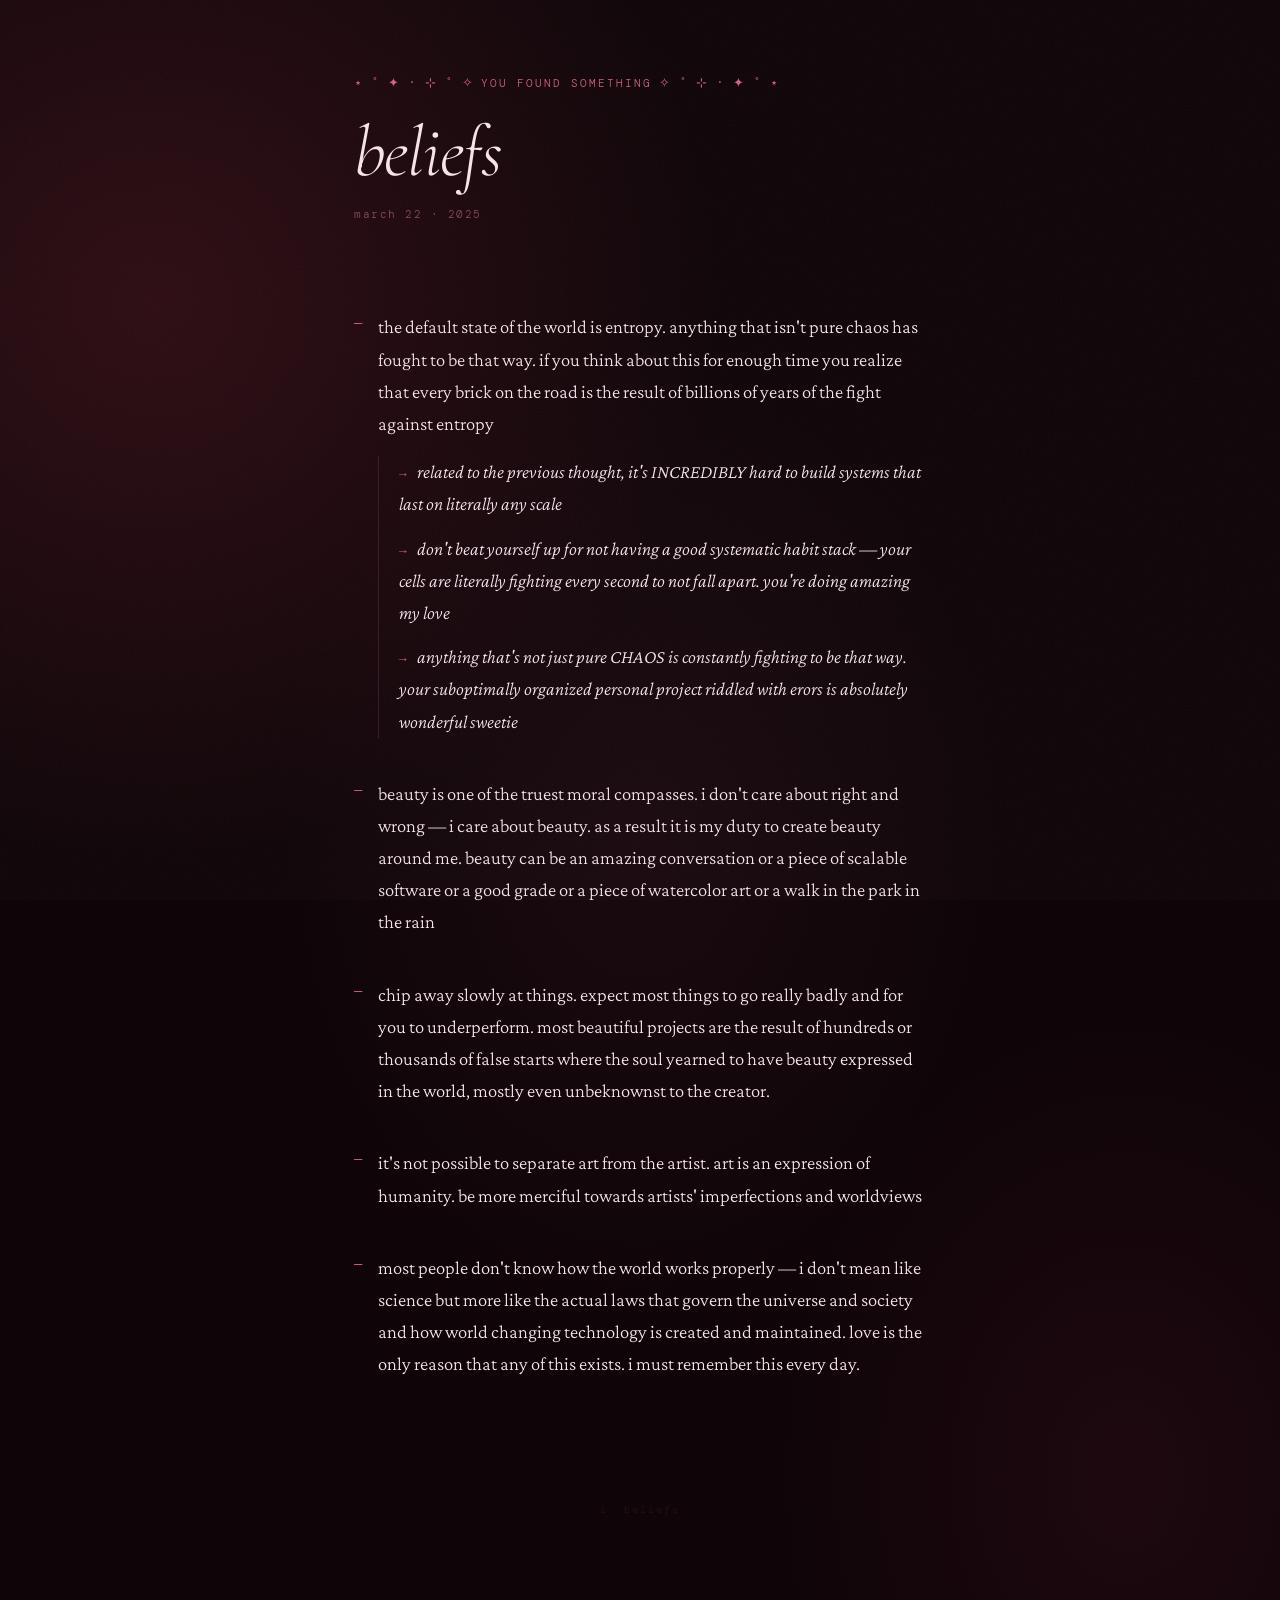
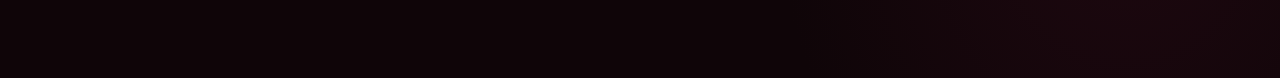
==== easter/beliefs.html @ b64373a6 "Add easter egg pages with hidden sparkle navigation Two hidden pages (beliefs + art that dominates m" ====
<!DOCTYPE html>
<html lang="en">
<head>
  <meta charset="UTF-8">
  <meta name="viewport" content="width=device-width, initial-scale=1.0">
  <title>beliefs</title>
  <link rel="preconnect" href="https://fonts.googleapis.com">
  <link rel="preconnect" href="https://fonts.gstatic.com" crossorigin>
  <link href="https://fonts.googleapis.com/css2?family=Cormorant+Garamond:ital,wght@0,300;0,400;1,300;1,400&family=DM+Mono:wght@300;400&family=Crimson+Pro:ital,wght@0,300;0,400;1,300;1,400&display=swap" rel="stylesheet">
  <style>
    :root {
      --bg:      #0f0508;
      --text:    #f7e5ec;
      --accent:  #d4607e;
      --accent-b:#f08eb8;
      --label:   #8a4a5e;
      --faint:   #2a0e18;
      --border:  #3d1825;
    }

    *, *::before, *::after { box-sizing: border-box; margin: 0; padding: 0; }
    html { font-size: 18px; }

    body {
      background: var(--bg);
      background-image:
        radial-gradient(ellipse 80% 60% at 12% 18%, #2e0d14 0%, transparent 55%),
        radial-gradient(ellipse 55% 55% at 88% 88%, #1e0810 0%, transparent 50%),
        radial-gradient(ellipse 40% 40% at 50% 50%, #1a0a10 0%, transparent 70%);
      color: var(--text);
      font-family: 'Crimson Pro', Georgia, serif;
      font-weight: 300;
      line-height: 1.72;
      min-height: 100vh;
    }

    body::after {
      content: '';
      position: fixed;
      inset: 0;
      background-image: url("data:image/svg+xml,%3Csvg xmlns='http://www.w3.org/2000/svg' width='300' height='300'%3E%3Cfilter id='n'%3E%3CfeTurbulence type='fractalNoise' baseFrequency='0.75' numOctaves='4' stitchTiles='stitch'/%3E%3C/filter%3E%3Crect width='300' height='300' filter='url(%23n)' opacity='1'/%3E%3C/svg%3E");
      opacity: 0.045;
      pointer-events: none;
      z-index: 1000;
    }

    .page {
      max-width: 660px;
      margin: 0 auto;
      padding: 72px 44px 160px;
    }

    .reveal {
      opacity: 0;
      transform: translateY(14px);
      animation: rise 1.2s cubic-bezier(.16,1,.3,1) forwards;
    }
    .reveal:nth-child(1) { animation-delay: 0.05s; }
    .reveal:nth-child(2) { animation-delay: 0.25s; }
    .reveal:nth-child(3) { animation-delay: 0.55s; }

    @keyframes rise {
      to { opacity: 1; transform: none; }
    }

    /* ── Header ── */
    .found {
      font-family: 'DM Mono', monospace;
      font-size: 0.62rem;
      color: var(--accent);
      margin-bottom: 18px;
      display: flex;
      align-items: baseline;
      flex-wrap: wrap;
      gap: 7px;
    }

    .found-text {
      letter-spacing: 0.18em;
      text-transform: uppercase;
    }

    .stars {
      display: inline-block;
      letter-spacing: 0.04em;
      font-size: 0.72rem;
      animation: stars-shimmer 3s ease-in-out infinite;
    }
    .stars.right { animation-delay: 1.1s; }

    @keyframes stars-shimmer {
      0%, 100% { opacity: 0.55; transform: translateY(0); }
      35%       { opacity: 1;    transform: translateY(-1px); }
      70%       { opacity: 0.7;  transform: translateY(1px); }
    }

    h1 {
      font-family: 'Cormorant Garamond', serif;
      font-size: clamp(2.6rem, 7vw, 4rem);
      font-weight: 300;
      font-style: italic;
      line-height: 1.12;
      letter-spacing: -0.015em;
      color: var(--text);
      margin-bottom: 12px;
    }

    .header-date {
      font-family: 'DM Mono', monospace;
      font-size: 0.6rem;
      letter-spacing: 0.14em;
      color: var(--label);
      margin-bottom: 88px;
    }

    /* ── Beliefs ── */
    .beliefs { list-style: none; display: flex; flex-direction: column; gap: 40px; }

    .belief {
      position: relative;
      padding-left: 24px;
      font-size: 1.04rem;
      color: var(--text);
    }

    .belief::before {
      content: '—';
      position: absolute;
      left: 0;
      top: 1px;
      font-family: 'DM Mono', monospace;
      font-size: 0.75rem;
      color: var(--accent);
    }

    .belief .indent {
      margin-top: 16px;
      padding-left: 20px;
      border-left: 1px solid var(--border);
      display: flex;
      flex-direction: column;
      gap: 12px;
    }

    .belief .indent span {
      font-style: italic;
      font-size: 1.04rem;
      color: var(--text);
    }

    .belief .indent span::before {
      content: '→ ';
      font-family: 'DM Mono', monospace;
      font-size: 0.7rem;
      font-style: normal;
      color: var(--accent);
      margin-right: 2px;
    }

    /* ── Footer ── */
    .footer {
      margin-top: 120px;
      text-align: center;
      font-family: 'DM Mono', monospace;
      font-size: 0.58rem;
      letter-spacing: 0.2em;
      color: var(--faint);
      user-select: none;
    }

    @media (max-width: 580px) {
      .page { padding: 56px 28px 120px; }
    }
  </style>
</head>
<body>
  <div class="page">

    <header class="reveal">
      <p class="found">
        <span class="stars left">⋆ ˚ ✦ · ⊹ ˚ ✧</span>
        <span class="found-text">you found something</span>
        <span class="stars right">✧ ˚ ⊹ · ✦ ˚ ⋆</span>
      </p>
      <h1>beliefs</h1>
      <p class="header-date">march 22 · 2025</p>
    </header>

    <section class="reveal">
      <ul class="beliefs">

        <li class="belief">
          the default state of the world is entropy. anything that isn't pure chaos has fought to be that way. if you think about this for enough time you realize that every brick on the road is the result of billions of years of the fight against entropy
          <div class="indent">
            <span>related to the previous thought, it's INCREDIBLY hard to build systems that last on literally any scale</span>
            <span>don't beat yourself up for not having a good systematic habit stack — your cells are literally fighting every second to not fall apart. you're doing amazing my love</span>
            <span>anything that's not just pure CHAOS is constantly fighting to be that way. your suboptimally organized personal project riddled with erors is absolutely wonderful sweetie</span>
          </div>
        </li>

        <li class="belief">
          beauty is one of the truest moral compasses. i don't care about right and wrong — i care about beauty. as a result it is my duty to create beauty around me. beauty can be an amazing conversation or a piece of scalable software or a good grade or a piece of watercolor art or a walk in the park in the rain
        </li>

        <li class="belief">
          chip away slowly at things. expect most things to go really badly and for you to underperform. most beautiful projects are the result of hundreds or thousands of false starts where the soul yearned to have beauty expressed in the world, mostly even unbeknownst to the creator.
        </li>

        <li class="belief">
          it's not possible to separate art from the artist. art is an expression of humanity. be more merciful towards artists' imperfections and worldviews
        </li>

        <li class="belief">
          most people don't know how the world works properly — i don't mean like science but more like the actual laws that govern the universe and society and how world changing technology is created and maintained. love is the only reason that any of this exists. i must remember this every day.
        </li>

      </ul>
    </section>

    <p class="footer reveal">i. beliefs</p>

  </div>
</body>
</html>
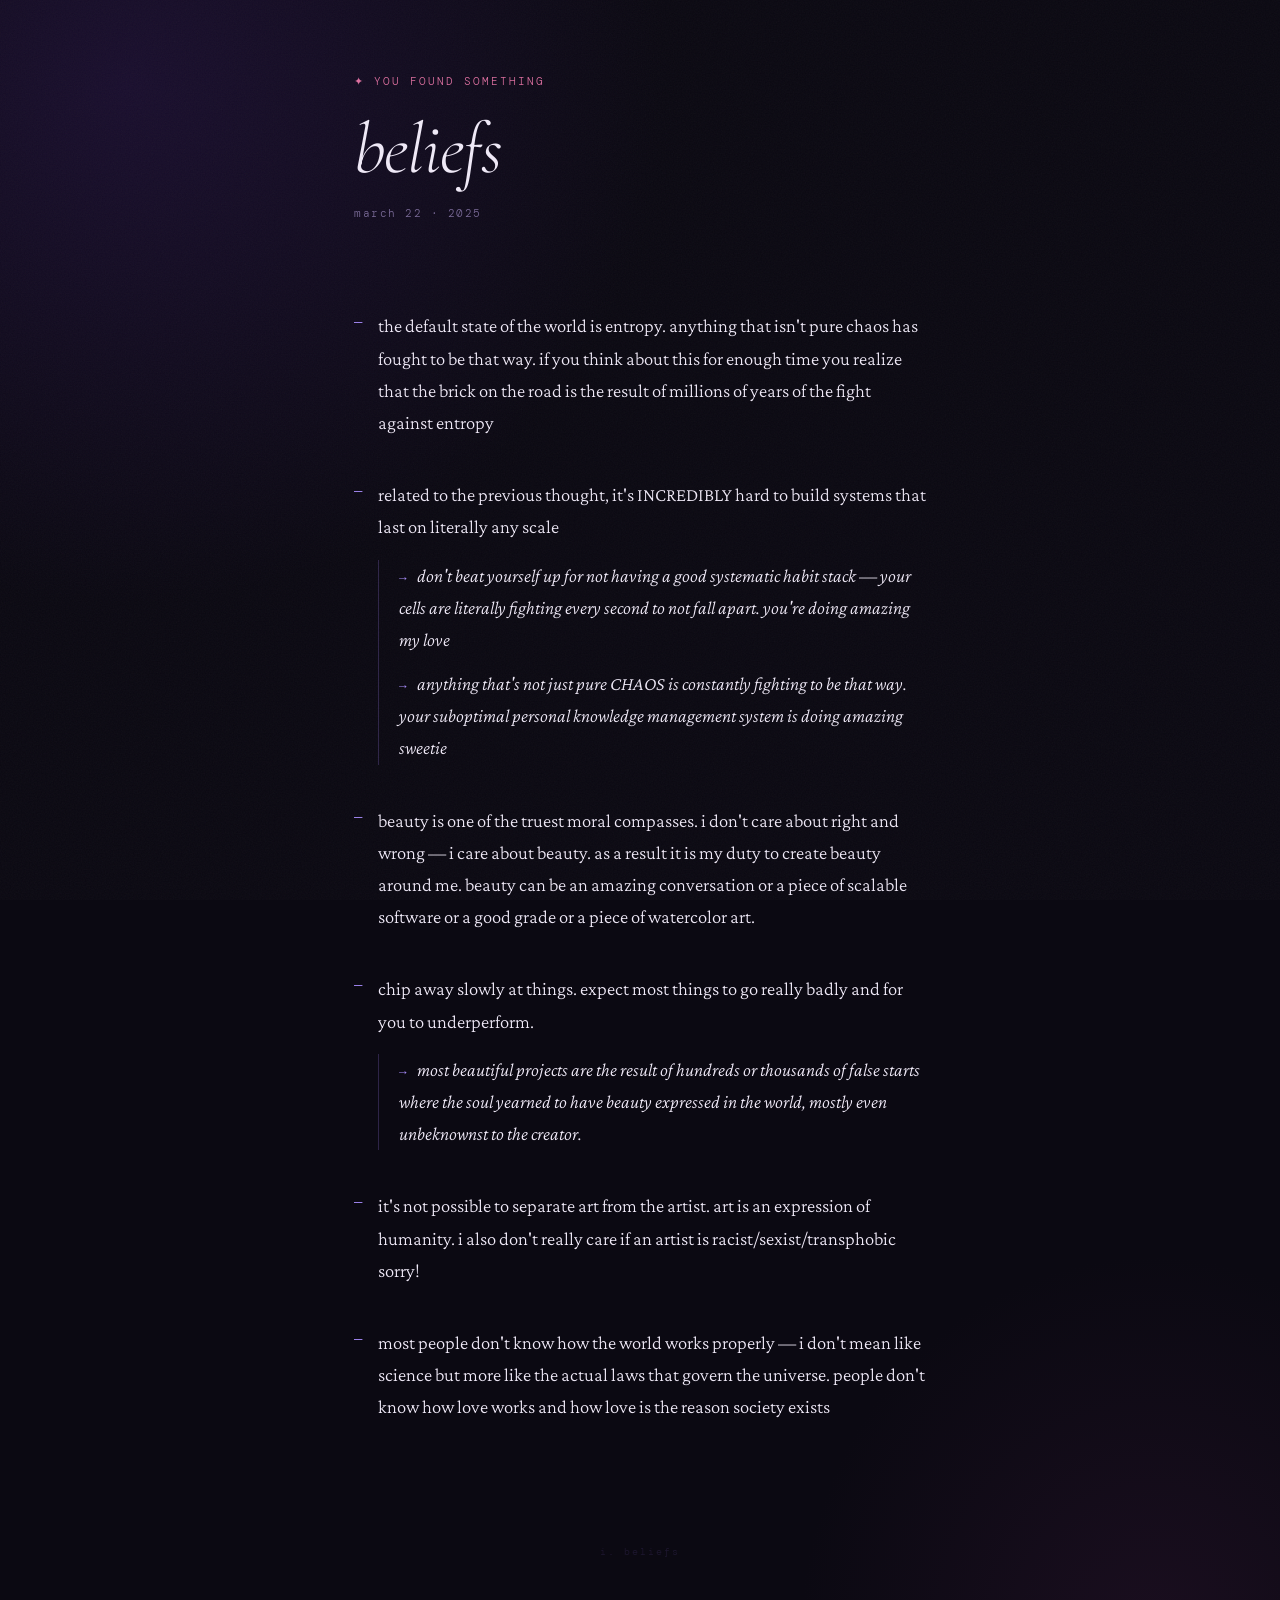
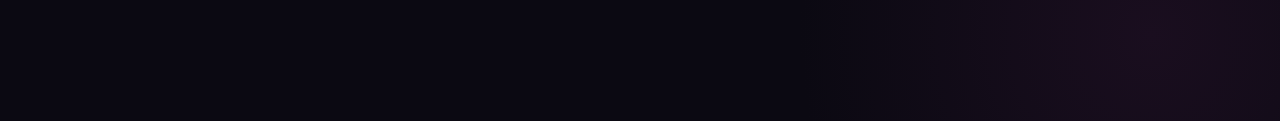
==== commit 62d7c868: "Add Substack link, easter egg pages, and floating sparkles Co-Authored-By: Claude Sonnet 4.6 <norepl" ====
--- a/easter/beliefs.html
+++ b/easter/beliefs.html
@@ -3,30 +3,31 @@
 <head>
   <meta charset="UTF-8">
   <meta name="viewport" content="width=device-width, initial-scale=1.0">
-  <title>beliefs</title>
+  <title>things i believe</title>
   <link rel="preconnect" href="https://fonts.googleapis.com">
   <link rel="preconnect" href="https://fonts.gstatic.com" crossorigin>
-  <link href="https://fonts.googleapis.com/css2?family=Cormorant+Garamond:ital,wght@0,300;0,400;1,300;1,400&family=DM+Mono:wght@300;400&family=Crimson+Pro:ital,wght@0,300;0,400;1,300;1,400&display=swap" rel="stylesheet">
+  <link href="https://fonts.googleapis.com/css2?family=Cormorant+Garamond:ital,wght@0,300;0,400;0,500;1,300;1,400;1,500&family=DM+Mono:ital,wght@0,300;0,400;1,300&family=Crimson+Pro:ital,wght@0,300;0,400;1,300;1,400&display=swap" rel="stylesheet">
   <style>
     :root {
-      --bg:      #0f0508;
-      --text:    #f7e5ec;
-      --accent:  #d4607e;
-      --accent-b:#f08eb8;
-      --label:   #8a4a5e;
-      --faint:   #2a0e18;
-      --border:  #3d1825;
+      --bg:     #0b0912;
+      --text:   #f0eaf8;
+      --label:  #7a6a99;
+      --faint:  #1e1730;
+      --border: #2e2448;
+      --pink:   #de6fa0;
+      --pink-b: #f08ec1;
+      --violet: #a78bfa;
     }
 
     *, *::before, *::after { box-sizing: border-box; margin: 0; padding: 0; }
+
     html { font-size: 18px; }
 
     body {
       background: var(--bg);
       background-image:
-        radial-gradient(ellipse 80% 60% at 12% 18%, #2e0d14 0%, transparent 55%),
-        radial-gradient(ellipse 55% 55% at 88% 88%, #1e0810 0%, transparent 50%),
-        radial-gradient(ellipse 40% 40% at 50% 50%, #1a0a10 0%, transparent 70%);
+        radial-gradient(ellipse 70% 50% at 10% 5%, #1a0f2e 0%, transparent 60%),
+        radial-gradient(ellipse 50% 40% at 90% 95%, #1a0e1f 0%, transparent 55%);
       color: var(--text);
       font-family: 'Crimson Pro', Georgia, serif;
       font-weight: 300;
@@ -39,7 +40,7 @@
       position: fixed;
       inset: 0;
       background-image: url("data:image/svg+xml,%3Csvg xmlns='http://www.w3.org/2000/svg' width='300' height='300'%3E%3Cfilter id='n'%3E%3CfeTurbulence type='fractalNoise' baseFrequency='0.75' numOctaves='4' stitchTiles='stitch'/%3E%3C/filter%3E%3Crect width='300' height='300' filter='url(%23n)' opacity='1'/%3E%3C/svg%3E");
-      opacity: 0.045;
+      opacity: 0.04;
       pointer-events: none;
       z-index: 1000;
     }
@@ -50,48 +51,29 @@
       padding: 72px 44px 160px;
     }
 
+    /* Staggered reveal */
     .reveal {
       opacity: 0;
       transform: translateY(14px);
       animation: rise 1.2s cubic-bezier(.16,1,.3,1) forwards;
     }
     .reveal:nth-child(1) { animation-delay: 0.05s; }
-    .reveal:nth-child(2) { animation-delay: 0.25s; }
-    .reveal:nth-child(3) { animation-delay: 0.55s; }
+    .reveal:nth-child(2) { animation-delay: 0.2s; }
+    .reveal:nth-child(3) { animation-delay: 0.5s; }
+    .reveal:nth-child(4) { animation-delay: 0.8s; }
 
     @keyframes rise {
       to { opacity: 1; transform: none; }
     }
 
-    /* ── Header ── */
+    /* Header */
     .found {
       font-family: 'DM Mono', monospace;
       font-size: 0.62rem;
-      color: var(--accent);
-      margin-bottom: 18px;
-      display: flex;
-      align-items: baseline;
-      flex-wrap: wrap;
-      gap: 7px;
-    }
-
-    .found-text {
       letter-spacing: 0.18em;
       text-transform: uppercase;
-    }
-
-    .stars {
-      display: inline-block;
-      letter-spacing: 0.04em;
-      font-size: 0.72rem;
-      animation: stars-shimmer 3s ease-in-out infinite;
-    }
-    .stars.right { animation-delay: 1.1s; }
-
-    @keyframes stars-shimmer {
-      0%, 100% { opacity: 0.55; transform: translateY(0); }
-      35%       { opacity: 1;    transform: translateY(-1px); }
-      70%       { opacity: 0.7;  transform: translateY(1px); }
+      color: var(--pink);
+      margin-bottom: 18px;
     }
 
     h1 {
@@ -102,7 +84,7 @@
       line-height: 1.12;
       letter-spacing: -0.015em;
       color: var(--text);
-      margin-bottom: 12px;
+      margin-bottom: 14px;
     }
 
     .header-date {
@@ -113,7 +95,7 @@
       margin-bottom: 88px;
     }
 
-    /* ── Beliefs ── */
+    /* Beliefs */
     .beliefs { list-style: none; display: flex; flex-direction: column; gap: 40px; }
 
     .belief {
@@ -130,9 +112,10 @@
       top: 1px;
       font-family: 'DM Mono', monospace;
       font-size: 0.75rem;
-      color: var(--accent);
-    }
-
+      color: var(--violet);
+    }
+
+    /* Nested items — same color, same weight */
     .belief .indent {
       margin-top: 16px;
       padding-left: 20px;
@@ -153,18 +136,18 @@
       font-family: 'DM Mono', monospace;
       font-size: 0.7rem;
       font-style: normal;
-      color: var(--accent);
+      color: var(--violet);
       margin-right: 2px;
     }
 
-    /* ── Footer ── */
+    /* Footer */
     .footer {
       margin-top: 120px;
       text-align: center;
       font-family: 'DM Mono', monospace;
       font-size: 0.58rem;
       letter-spacing: 0.2em;
-      color: var(--faint);
+      color: #1e1730;
       user-select: none;
     }
 
@@ -177,43 +160,38 @@
   <div class="page">
 
     <header class="reveal">
-      <p class="found">
-        <span class="stars left">⋆ ˚ ✦ · ⊹ ˚ ✧</span>
-        <span class="found-text">you found something</span>
-        <span class="stars right">✧ ˚ ⊹ · ✦ ˚ ⋆</span>
-      </p>
+      <p class="found">✦ you found something</p>
       <h1>beliefs</h1>
       <p class="header-date">march 22 · 2025</p>
     </header>
 
     <section class="reveal">
       <ul class="beliefs">
-
-        <li class="belief">
-          the default state of the world is entropy. anything that isn't pure chaos has fought to be that way. if you think about this for enough time you realize that every brick on the road is the result of billions of years of the fight against entropy
+        <li class="belief">
+          the default state of the world is entropy. anything that isn't pure chaos has fought to be that way. if you think about this for enough time you realize that the brick on the road is the result of millions of years of the fight against entropy
+        </li>
+        <li class="belief">
+          related to the previous thought, it's INCREDIBLY hard to build systems that last on literally any scale
           <div class="indent">
-            <span>related to the previous thought, it's INCREDIBLY hard to build systems that last on literally any scale</span>
             <span>don't beat yourself up for not having a good systematic habit stack — your cells are literally fighting every second to not fall apart. you're doing amazing my love</span>
-            <span>anything that's not just pure CHAOS is constantly fighting to be that way. your suboptimally organized personal project riddled with erors is absolutely wonderful sweetie</span>
+            <span>anything that's not just pure CHAOS is constantly fighting to be that way. your suboptimal personal knowledge management system is doing amazing sweetie</span>
           </div>
         </li>
-
-        <li class="belief">
-          beauty is one of the truest moral compasses. i don't care about right and wrong — i care about beauty. as a result it is my duty to create beauty around me. beauty can be an amazing conversation or a piece of scalable software or a good grade or a piece of watercolor art or a walk in the park in the rain
-        </li>
-
-        <li class="belief">
-          chip away slowly at things. expect most things to go really badly and for you to underperform. most beautiful projects are the result of hundreds or thousands of false starts where the soul yearned to have beauty expressed in the world, mostly even unbeknownst to the creator.
-        </li>
-
-        <li class="belief">
-          it's not possible to separate art from the artist. art is an expression of humanity. be more merciful towards artists' imperfections and worldviews
-        </li>
-
-        <li class="belief">
-          most people don't know how the world works properly — i don't mean like science but more like the actual laws that govern the universe and society and how world changing technology is created and maintained. love is the only reason that any of this exists. i must remember this every day.
-        </li>
-
+        <li class="belief">
+          beauty is one of the truest moral compasses. i don't care about right and wrong — i care about beauty. as a result it is my duty to create beauty around me. beauty can be an amazing conversation or a piece of scalable software or a good grade or a piece of watercolor art.
+        </li>
+        <li class="belief">
+          chip away slowly at things. expect most things to go really badly and for you to underperform.
+          <div class="indent">
+            <span>most beautiful projects are the result of hundreds or thousands of false starts where the soul yearned to have beauty expressed in the world, mostly even unbeknownst to the creator.</span>
+          </div>
+        </li>
+        <li class="belief">
+          it's not possible to separate art from the artist. art is an expression of humanity. i also don't really care if an artist is racist/sexist/transphobic sorry!
+        </li>
+        <li class="belief">
+          most people don't know how the world works properly — i don't mean like science but more like the actual laws that govern the universe. people don't know how love works and how love is the reason society exists
+        </li>
       </ul>
     </section>
 
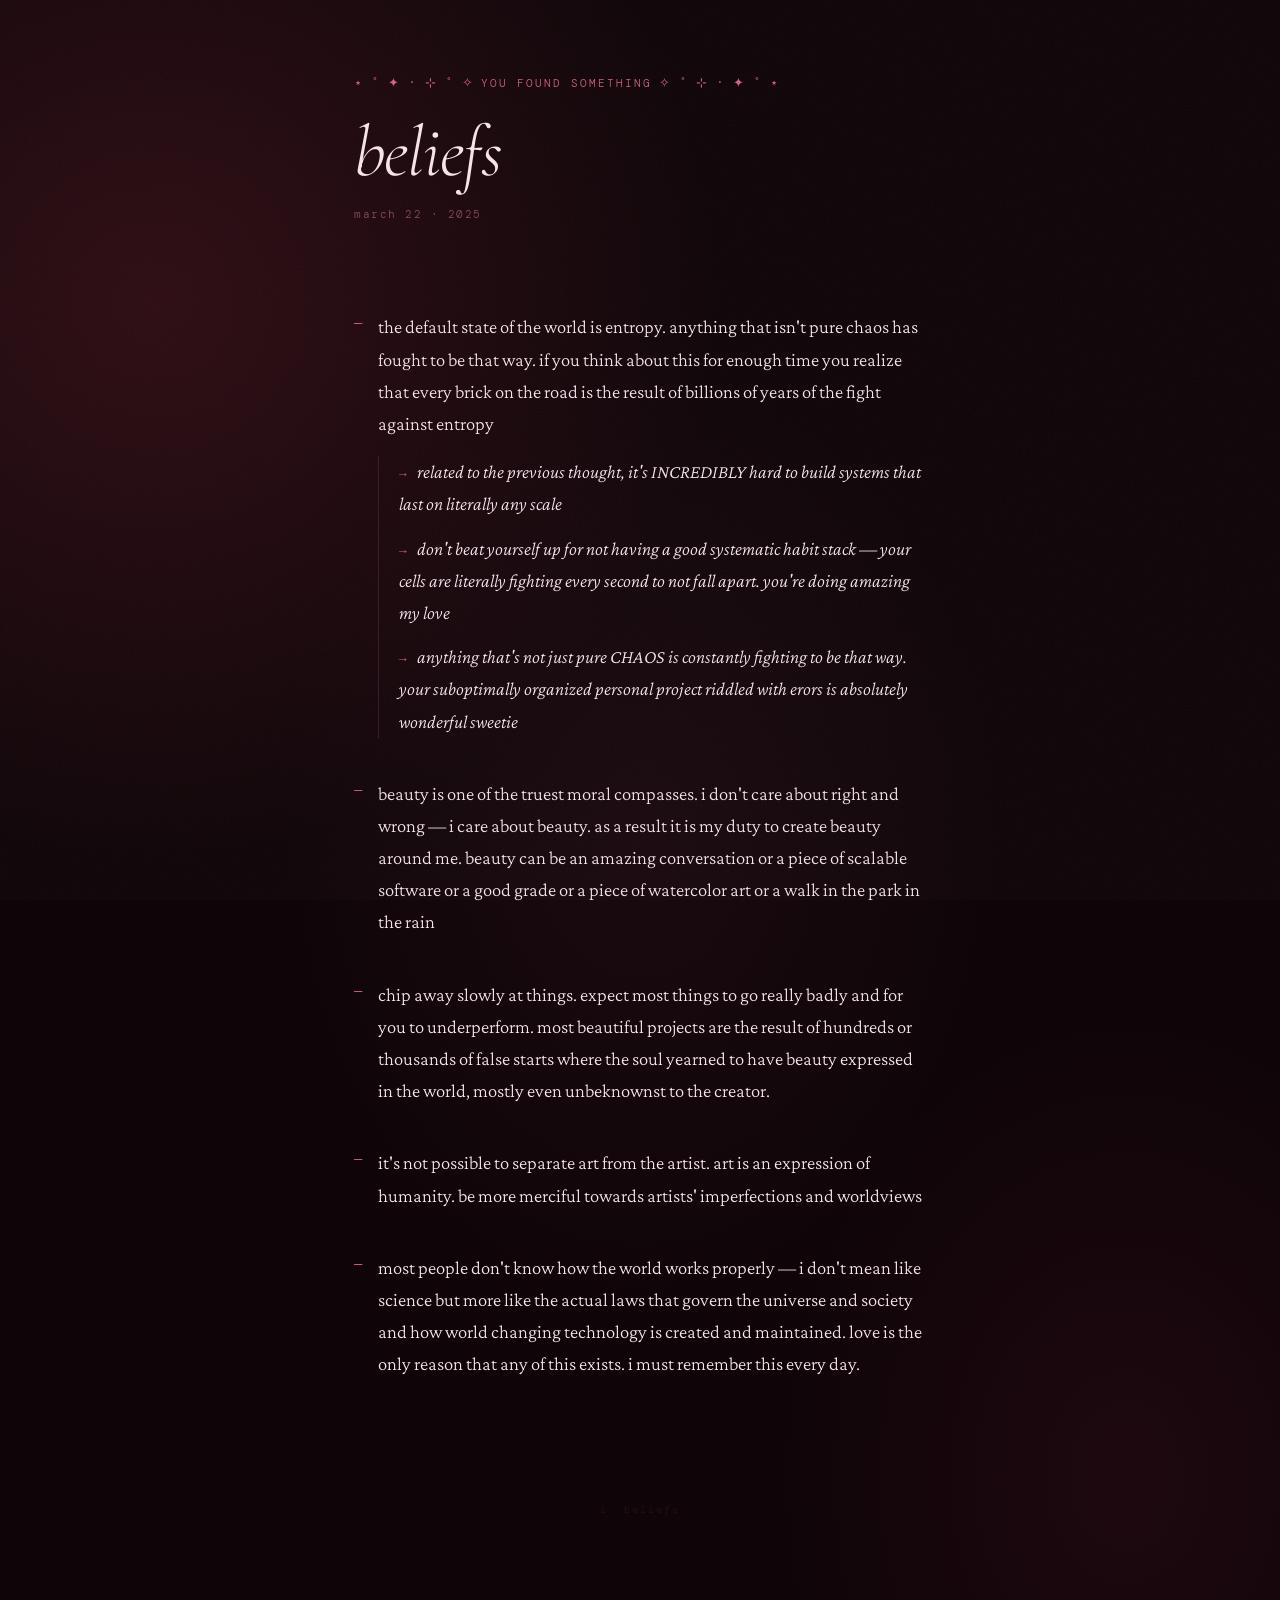
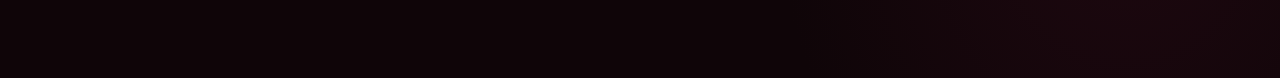
==== commit e496cd08: "Restore both easter pages to correct state Co-Authored-By: Claude Sonnet 4.6 <noreply@anthropic.com>" ====
--- a/easter/beliefs.html
+++ b/easter/beliefs.html
@@ -3,31 +3,30 @@
 <head>
   <meta charset="UTF-8">
   <meta name="viewport" content="width=device-width, initial-scale=1.0">
-  <title>things i believe</title>
+  <title>beliefs</title>
   <link rel="preconnect" href="https://fonts.googleapis.com">
   <link rel="preconnect" href="https://fonts.gstatic.com" crossorigin>
-  <link href="https://fonts.googleapis.com/css2?family=Cormorant+Garamond:ital,wght@0,300;0,400;0,500;1,300;1,400;1,500&family=DM+Mono:ital,wght@0,300;0,400;1,300&family=Crimson+Pro:ital,wght@0,300;0,400;1,300;1,400&display=swap" rel="stylesheet">
+  <link href="https://fonts.googleapis.com/css2?family=Cormorant+Garamond:ital,wght@0,300;0,400;1,300;1,400&family=DM+Mono:wght@300;400&family=Crimson+Pro:ital,wght@0,300;0,400;1,300;1,400&display=swap" rel="stylesheet">
   <style>
     :root {
-      --bg:     #0b0912;
-      --text:   #f0eaf8;
-      --label:  #7a6a99;
-      --faint:  #1e1730;
-      --border: #2e2448;
-      --pink:   #de6fa0;
-      --pink-b: #f08ec1;
-      --violet: #a78bfa;
+      --bg:      #0f0508;
+      --text:    #f7e5ec;
+      --accent:  #d4607e;
+      --accent-b:#f08eb8;
+      --label:   #8a4a5e;
+      --faint:   #2a0e18;
+      --border:  #3d1825;
     }
 
     *, *::before, *::after { box-sizing: border-box; margin: 0; padding: 0; }
-
     html { font-size: 18px; }
 
     body {
       background: var(--bg);
       background-image:
-        radial-gradient(ellipse 70% 50% at 10% 5%, #1a0f2e 0%, transparent 60%),
-        radial-gradient(ellipse 50% 40% at 90% 95%, #1a0e1f 0%, transparent 55%);
+        radial-gradient(ellipse 80% 60% at 12% 18%, #2e0d14 0%, transparent 55%),
+        radial-gradient(ellipse 55% 55% at 88% 88%, #1e0810 0%, transparent 50%),
+        radial-gradient(ellipse 40% 40% at 50% 50%, #1a0a10 0%, transparent 70%);
       color: var(--text);
       font-family: 'Crimson Pro', Georgia, serif;
       font-weight: 300;
@@ -40,7 +39,7 @@
       position: fixed;
       inset: 0;
       background-image: url("data:image/svg+xml,%3Csvg xmlns='http://www.w3.org/2000/svg' width='300' height='300'%3E%3Cfilter id='n'%3E%3CfeTurbulence type='fractalNoise' baseFrequency='0.75' numOctaves='4' stitchTiles='stitch'/%3E%3C/filter%3E%3Crect width='300' height='300' filter='url(%23n)' opacity='1'/%3E%3C/svg%3E");
-      opacity: 0.04;
+      opacity: 0.045;
       pointer-events: none;
       z-index: 1000;
     }
@@ -51,29 +50,48 @@
       padding: 72px 44px 160px;
     }
 
-    /* Staggered reveal */
     .reveal {
       opacity: 0;
       transform: translateY(14px);
       animation: rise 1.2s cubic-bezier(.16,1,.3,1) forwards;
     }
     .reveal:nth-child(1) { animation-delay: 0.05s; }
-    .reveal:nth-child(2) { animation-delay: 0.2s; }
-    .reveal:nth-child(3) { animation-delay: 0.5s; }
-    .reveal:nth-child(4) { animation-delay: 0.8s; }
+    .reveal:nth-child(2) { animation-delay: 0.25s; }
+    .reveal:nth-child(3) { animation-delay: 0.55s; }
 
     @keyframes rise {
       to { opacity: 1; transform: none; }
     }
 
-    /* Header */
+    /* ── Header ── */
     .found {
       font-family: 'DM Mono', monospace;
       font-size: 0.62rem;
+      color: var(--accent);
+      margin-bottom: 18px;
+      display: flex;
+      align-items: baseline;
+      flex-wrap: wrap;
+      gap: 7px;
+    }
+
+    .found-text {
       letter-spacing: 0.18em;
       text-transform: uppercase;
-      color: var(--pink);
-      margin-bottom: 18px;
+    }
+
+    .stars {
+      display: inline-block;
+      letter-spacing: 0.04em;
+      font-size: 0.72rem;
+      animation: stars-shimmer 3s ease-in-out infinite;
+    }
+    .stars.right { animation-delay: 1.1s; }
+
+    @keyframes stars-shimmer {
+      0%, 100% { opacity: 0.55; transform: translateY(0); }
+      35%       { opacity: 1;    transform: translateY(-1px); }
+      70%       { opacity: 0.7;  transform: translateY(1px); }
     }
 
     h1 {
@@ -84,7 +102,7 @@
       line-height: 1.12;
       letter-spacing: -0.015em;
       color: var(--text);
-      margin-bottom: 14px;
+      margin-bottom: 12px;
     }
 
     .header-date {
@@ -95,7 +113,7 @@
       margin-bottom: 88px;
     }
 
-    /* Beliefs */
+    /* ── Beliefs ── */
     .beliefs { list-style: none; display: flex; flex-direction: column; gap: 40px; }
 
     .belief {
@@ -112,10 +130,9 @@
       top: 1px;
       font-family: 'DM Mono', monospace;
       font-size: 0.75rem;
-      color: var(--violet);
-    }
-
-    /* Nested items — same color, same weight */
+      color: var(--accent);
+    }
+
     .belief .indent {
       margin-top: 16px;
       padding-left: 20px;
@@ -136,18 +153,18 @@
       font-family: 'DM Mono', monospace;
       font-size: 0.7rem;
       font-style: normal;
-      color: var(--violet);
+      color: var(--accent);
       margin-right: 2px;
     }
 
-    /* Footer */
+    /* ── Footer ── */
     .footer {
       margin-top: 120px;
       text-align: center;
       font-family: 'DM Mono', monospace;
       font-size: 0.58rem;
       letter-spacing: 0.2em;
-      color: #1e1730;
+      color: var(--faint);
       user-select: none;
     }
 
@@ -160,38 +177,43 @@
   <div class="page">
 
     <header class="reveal">
-      <p class="found">✦ you found something</p>
+      <p class="found">
+        <span class="stars left">⋆ ˚ ✦ · ⊹ ˚ ✧</span>
+        <span class="found-text">you found something</span>
+        <span class="stars right">✧ ˚ ⊹ · ✦ ˚ ⋆</span>
+      </p>
       <h1>beliefs</h1>
       <p class="header-date">march 22 · 2025</p>
     </header>
 
     <section class="reveal">
       <ul class="beliefs">
-        <li class="belief">
-          the default state of the world is entropy. anything that isn't pure chaos has fought to be that way. if you think about this for enough time you realize that the brick on the road is the result of millions of years of the fight against entropy
-        </li>
-        <li class="belief">
-          related to the previous thought, it's INCREDIBLY hard to build systems that last on literally any scale
+
+        <li class="belief">
+          the default state of the world is entropy. anything that isn't pure chaos has fought to be that way. if you think about this for enough time you realize that every brick on the road is the result of billions of years of the fight against entropy
           <div class="indent">
+            <span>related to the previous thought, it's INCREDIBLY hard to build systems that last on literally any scale</span>
             <span>don't beat yourself up for not having a good systematic habit stack — your cells are literally fighting every second to not fall apart. you're doing amazing my love</span>
-            <span>anything that's not just pure CHAOS is constantly fighting to be that way. your suboptimal personal knowledge management system is doing amazing sweetie</span>
+            <span>anything that's not just pure CHAOS is constantly fighting to be that way. your suboptimally organized personal project riddled with erors is absolutely wonderful sweetie</span>
           </div>
         </li>
-        <li class="belief">
-          beauty is one of the truest moral compasses. i don't care about right and wrong — i care about beauty. as a result it is my duty to create beauty around me. beauty can be an amazing conversation or a piece of scalable software or a good grade or a piece of watercolor art.
-        </li>
-        <li class="belief">
-          chip away slowly at things. expect most things to go really badly and for you to underperform.
-          <div class="indent">
-            <span>most beautiful projects are the result of hundreds or thousands of false starts where the soul yearned to have beauty expressed in the world, mostly even unbeknownst to the creator.</span>
-          </div>
-        </li>
-        <li class="belief">
-          it's not possible to separate art from the artist. art is an expression of humanity. i also don't really care if an artist is racist/sexist/transphobic sorry!
-        </li>
-        <li class="belief">
-          most people don't know how the world works properly — i don't mean like science but more like the actual laws that govern the universe. people don't know how love works and how love is the reason society exists
-        </li>
+
+        <li class="belief">
+          beauty is one of the truest moral compasses. i don't care about right and wrong — i care about beauty. as a result it is my duty to create beauty around me. beauty can be an amazing conversation or a piece of scalable software or a good grade or a piece of watercolor art or a walk in the park in the rain
+        </li>
+
+        <li class="belief">
+          chip away slowly at things. expect most things to go really badly and for you to underperform. most beautiful projects are the result of hundreds or thousands of false starts where the soul yearned to have beauty expressed in the world, mostly even unbeknownst to the creator.
+        </li>
+
+        <li class="belief">
+          it's not possible to separate art from the artist. art is an expression of humanity. be more merciful towards artists' imperfections and worldviews
+        </li>
+
+        <li class="belief">
+          most people don't know how the world works properly — i don't mean like science but more like the actual laws that govern the universe and society and how world changing technology is created and maintained. love is the only reason that any of this exists. i must remember this every day.
+        </li>
+
       </ul>
     </section>
 
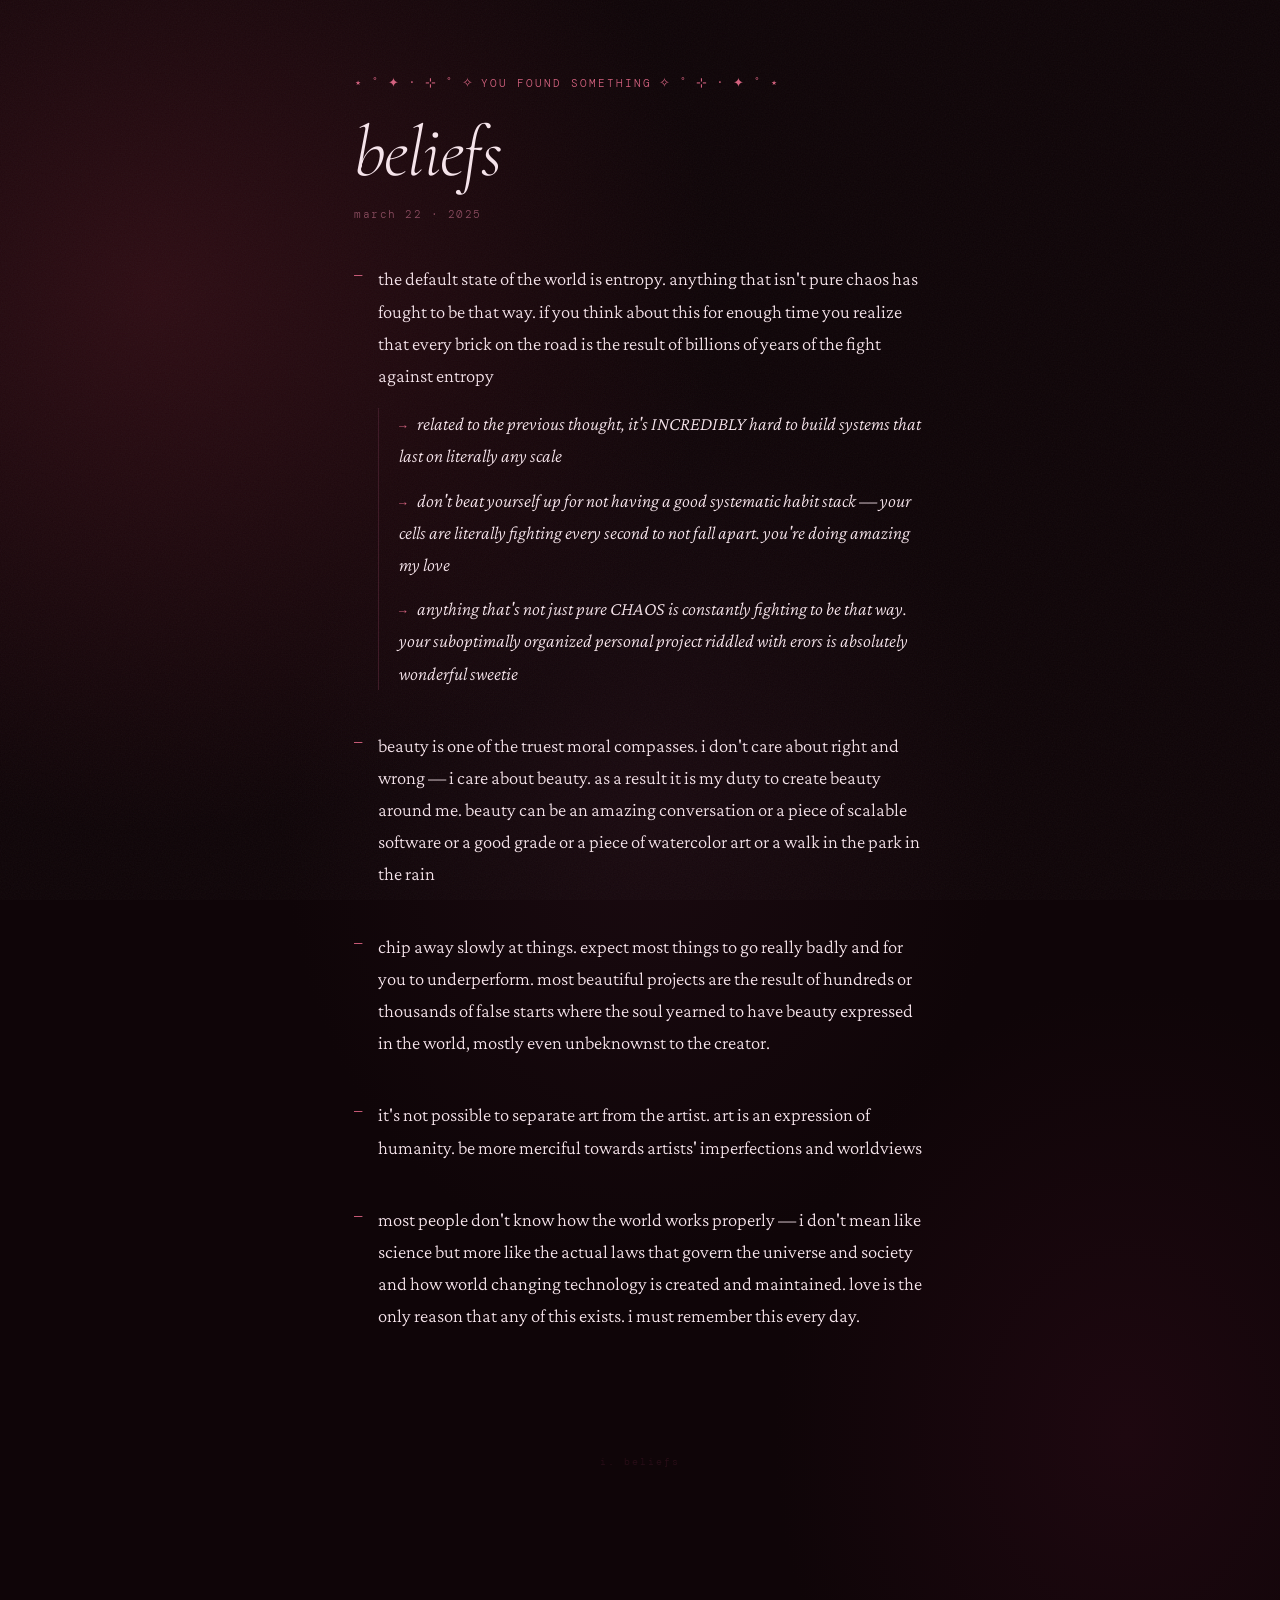
==== commit a086bc66: "Remove br from title, reduce gap after date on beliefs page Co-Authored-By: Claude Sonnet 4.6 <norep" ====
--- a/easter/beliefs.html
+++ b/easter/beliefs.html
@@ -110,7 +110,7 @@
       font-size: 0.6rem;
       letter-spacing: 0.14em;
       color: var(--label);
-      margin-bottom: 88px;
+      margin-bottom: 40px;
     }
 
     /* ── Beliefs ── */
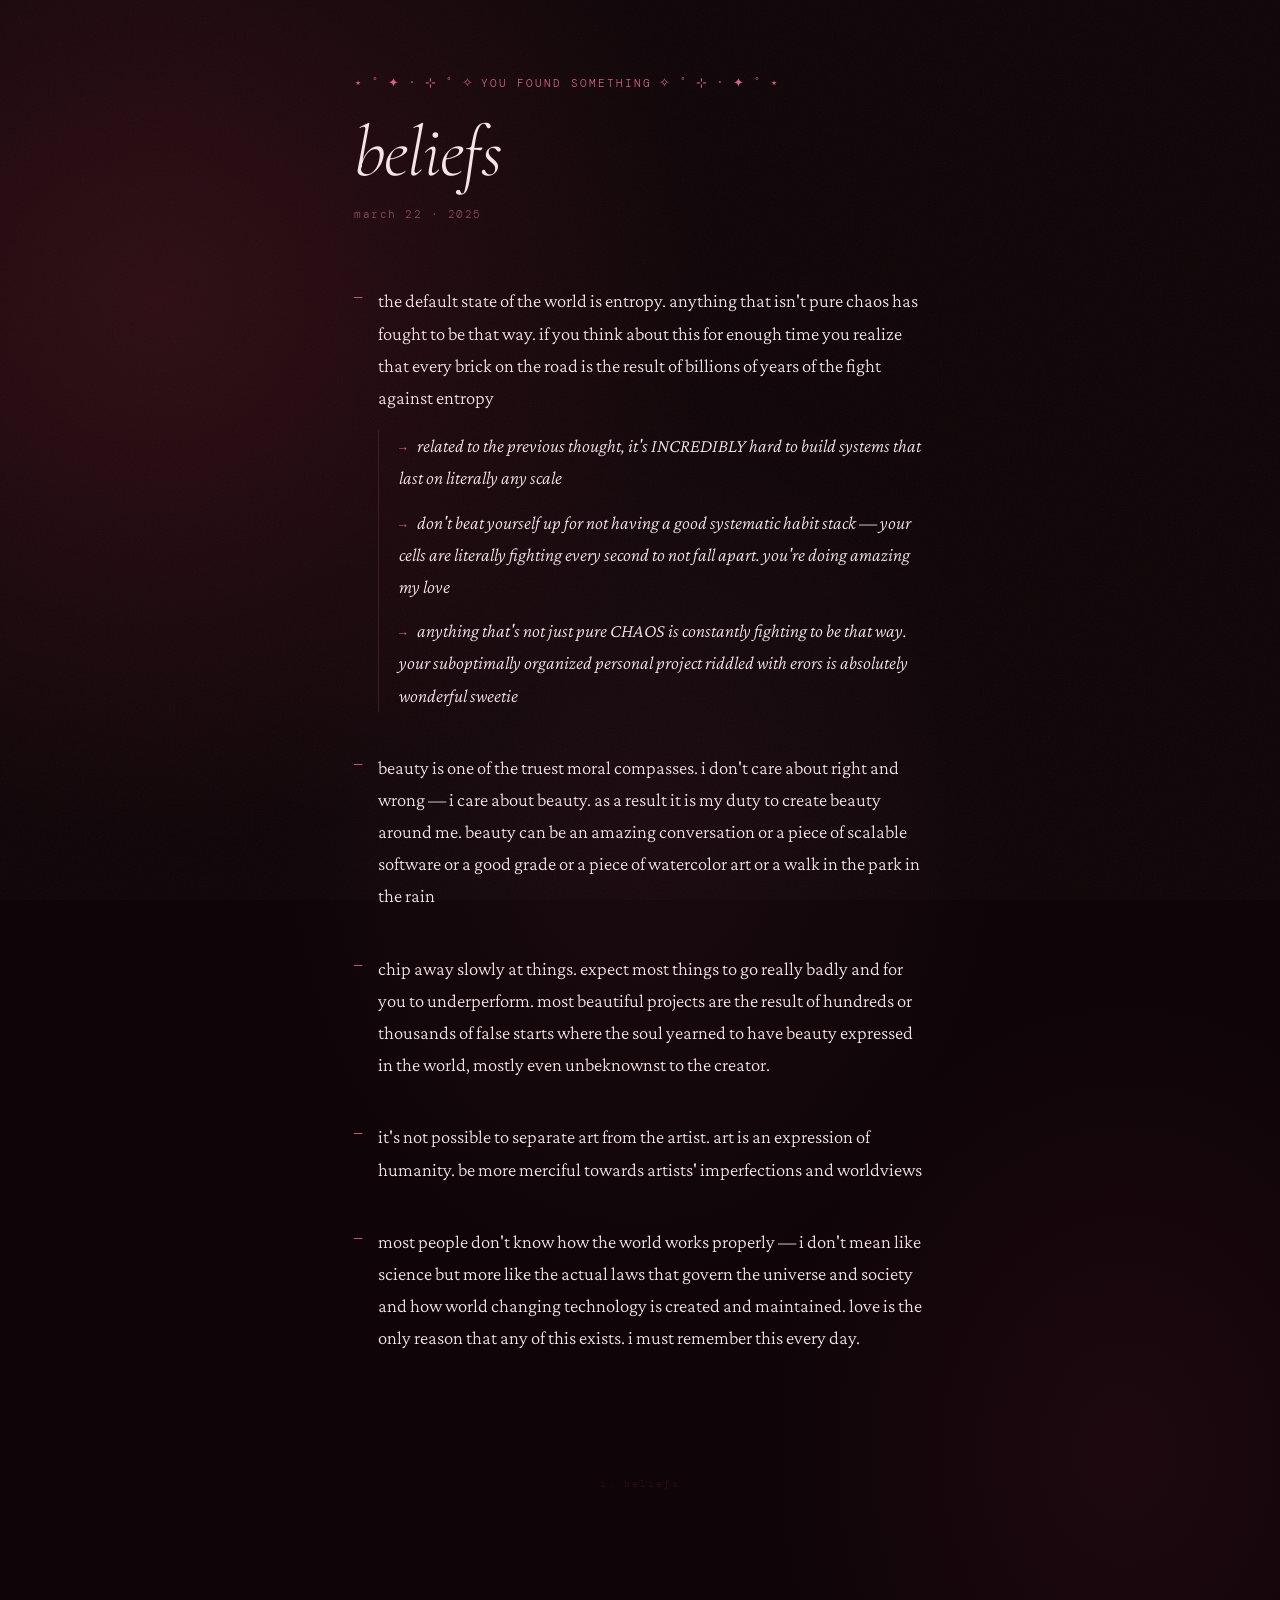
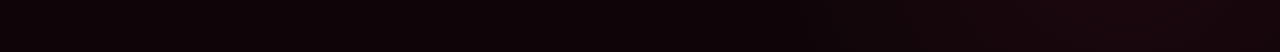
==== commit e54323f7: "Remove divider from devotions, restore title br, middle-ground spacing on beliefs Co-Authored-By: Cl" ====
--- a/easter/beliefs.html
+++ b/easter/beliefs.html
@@ -110,7 +110,7 @@
       font-size: 0.6rem;
       letter-spacing: 0.14em;
       color: var(--label);
-      margin-bottom: 40px;
+      margin-bottom: 62px;
     }
 
     /* ── Beliefs ── */
